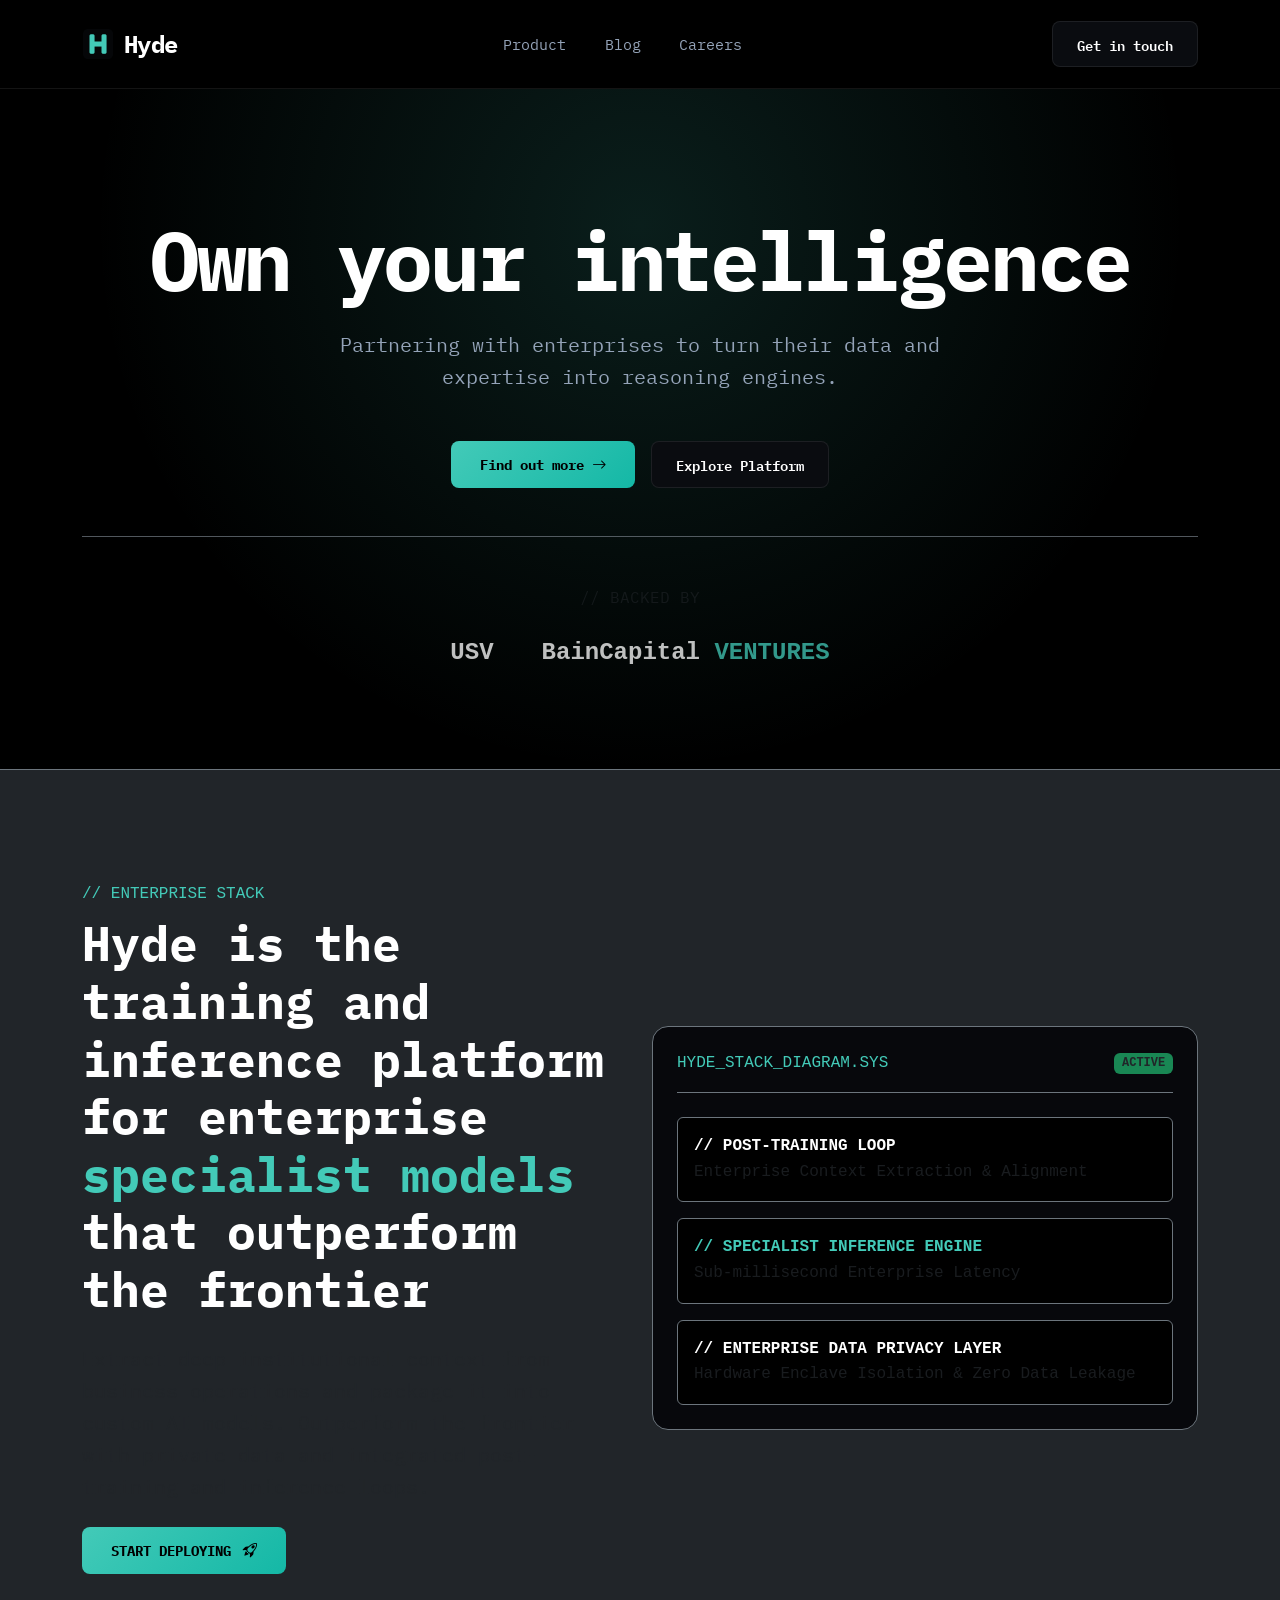
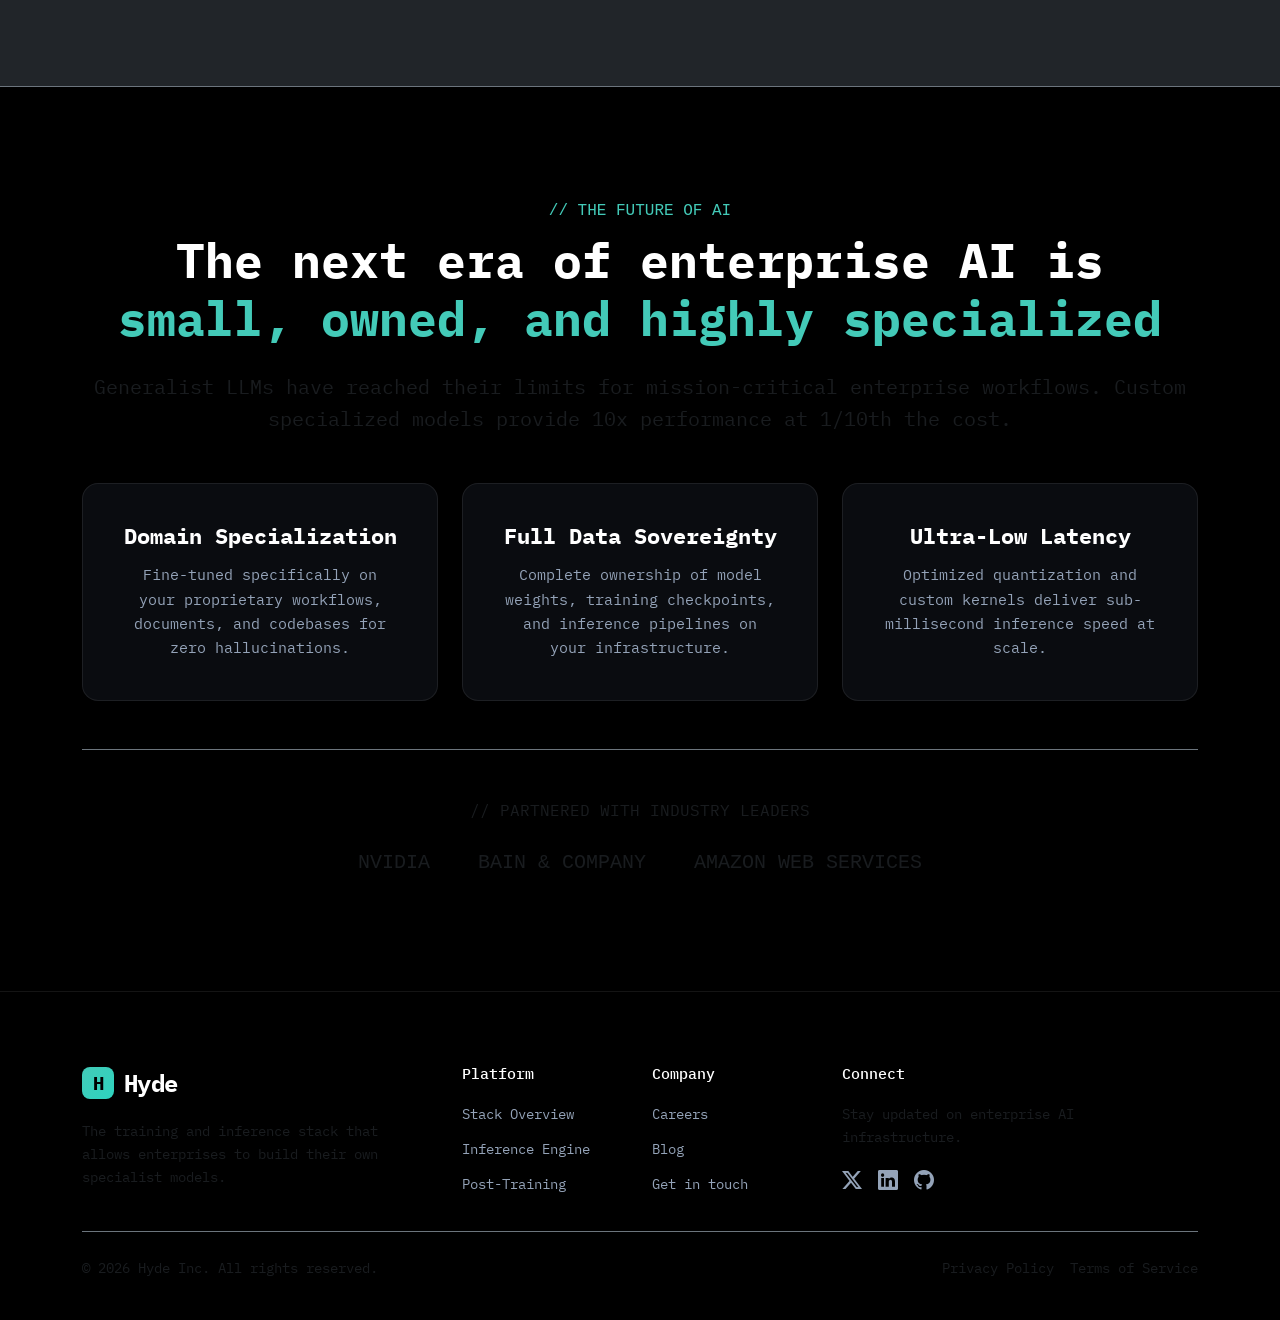
==== index.html @ 52929ae0 "Initial commit of Hyde Enterprise AI Training & Inference Platform clone" ====
<!DOCTYPE html>
<html lang="en">

<head>
    <meta charset="UTF-8">
    <meta name="viewport" content="width=device-width, initial-scale=1.0">
    <title>Hyde | Training &amp; Inference Platform for Enterprise Specialist Models</title>
    <meta name="description" content="Hyde is the training and inference stack that allows enterprises to build their own specialist models that outperform the frontier.">

    <!-- Favicon -->
    <link rel="icon" type="image/x-icon" href="favicon.ico">
    <link rel="shortcut icon" type="image/x-icon" href="favicon.ico">
    <link rel="icon" type="image/png" sizes="32x32" href="favicon.png">
    <link rel="apple-touch-icon" href="logo.png">

    <!-- Fonts & Icons -->
    <link rel="preconnect" href="https://fonts.googleapis.com">
    <link rel="preconnect" href="https://fonts.gstatic.com" crossorigin>
    <link href="https://fonts.googleapis.com/css2?family=IBM+Plex+Mono:wght@300;400;500;600;700&family=Plus+Jakarta+Sans:wght@400;500;600;700;800&display=swap" rel="stylesheet">
    <link href="https://cdn.jsdelivr.net/npm/bootstrap@5.3.0/dist/css/bootstrap.min.css" rel="stylesheet">
    <link rel="stylesheet" href="https://cdn.jsdelivr.net/npm/bootstrap-icons@1.11.3/font/bootstrap-icons.min.css">
    
    <!-- Custom CSS -->
    <link rel="stylesheet" href="styles.css">
</head>

<body>
    <!-- ASCII Preloader Waves Component -->
    <div class="loader_component" id="loaderComponent">
        <pre id="ao" class="loader_waves"></pre>
        <div class="loader_text">
            <div>
                <span>agent.train(</span>
                <span style="color: #ffffff;">data=enterprise,</span>
                <span style="color: #43cab8;"> env=hyde)</span>
            </div>
        </div>
    </div>

    <!-- Navigation Bar -->
    <nav class="navbar navbar-expand-lg">
        <div class="container">
            <a class="navbar-brand" href="index.html">
                <img src="logo.png" alt="Hyde Logo" style="height: 32px; width: 32px; border-radius: 8px; object-fit: cover;">
                <span>Hyde</span>
            </a>
            <button class="navbar-toggler navbar-dark" type="button" data-bs-toggle="collapse" data-bs-target="#navbarMain">
                <span class="navbar-toggler-icon"></span>
            </button>
            <div class="collapse navbar-collapse" id="navbarMain">
                <ul class="navbar-nav mx-auto">
                    <li class="nav-item">
                        <a class="nav-link btn-scramble" href="#product">Product</a>
                    </li>
                    <li class="nav-item">
                        <a class="nav-link btn-scramble" href="#blog">Blog</a>
                    </li>
                    <li class="nav-item">
                        <a class="nav-link btn-scramble" href="#careers">Careers</a>
                    </li>
                </ul>
                <div class="d-flex align-items-center gap-3">
                    <button class="btn-hyde btn-scramble" data-bs-toggle="modal" data-bs-target="#touchModal">
                        Get in touch
                    </button>
                </div>
            </div>
        </div>
    </nav>

    <!-- Hero Section -->
    <section class="hero-section text-center">
        <div class="container">
            <h1 class="hero-title mb-4">Own your intelligence</h1>
            <p class="hero-lead mb-5">
                Partnering with enterprises to turn their data and expertise into reasoning engines.
            </p>
            <div class="d-flex justify-content-center gap-3 mb-5">
                <button class="btn-hyde-primary btn-scramble" data-bs-toggle="modal" data-bs-target="#touchModal">
                    Find out more <i class="bi bi-arrow-right"></i>
                </button>
                <a href="#platform" class="btn-hyde btn-scramble">
                    Explore Platform
                </a>
            </div>

            <!-- Backed By Section -->
            <div class="pt-5 border-top border-secondary opacity-75">
                <div class="text-muted fs-6 mb-4">// BACKED BY</div>
                <div class="d-flex justify-content-center align-items-center gap-5 flex-wrap">
                    <div class="text-white fw-bold fs-4 font-monospace">USV</div>
                    <div class="text-white fw-bold fs-4 font-monospace">BainCapital <span class="text-teal" style="color: #43cab8;">VENTURES</span></div>
                </div>
            </div>
        </div>
    </section>

    <!-- Hyde Platform Stack Section -->
    <section class="section-padding border-top border-bottom border-secondary bg-dark" id="platform">
        <div class="container">
            <div class="row align-items-center gy-5">
                <div class="col-lg-6">
                    <span class="text-teal font-monospace fs-6 uppercase mb-2 d-block" style="color: #43cab8;">// ENTERPRISE STACK</span>
                    <h2 class="display-5 fw-bold text-white mb-4">
                        Hyde is the training and inference platform for enterprise <span style="color: #43cab8;">specialist models</span> that outperform the frontier
                    </h2>
                    <p class="text-muted fs-5 mb-4">
                        Extract deep institutional context from business operations and package it into custom AI models. Outperform the frontier with private data and integrated post-training and inference loops.
                    </p>
                    <button class="btn-hyde-primary btn-scramble" data-bs-toggle="modal" data-bs-target="#touchModal">
                        START DEPLOYING <i class="bi bi-rocket-takeoff ms-1"></i>
                    </button>
                </div>

                <div class="col-lg-6">
                    <!-- High-tech Diagram Visual -->
                    <div class="p-4 rounded-4 border border-secondary text-start font-monospace fs-6" style="background-color: #07080c;">
                        <div class="d-flex align-items-center justify-content-between pb-3 mb-4 border-bottom border-secondary">
                            <span class="text-teal" style="color: #43cab8;">HYDE_STACK_DIAGRAM.SYS</span>
                            <span class="badge bg-success text-dark">ACTIVE</span>
                        </div>

                        <div class="p-3 mb-3 rounded bg-black border border-secondary">
                            <div class="text-white fw-bold">// POST-TRAINING LOOP</div>
                            <div class="text-muted fs-6">Enterprise Context Extraction &amp; Alignment</div>
                        </div>

                        <div class="p-3 mb-3 rounded bg-black border border-secondary">
                            <div class="text-teal fw-bold" style="color: #43cab8;">// SPECIALIST INFERENCE ENGINE</div>
                            <div class="text-muted fs-6">Sub-millisecond Enterprise Latency</div>
                        </div>

                        <div class="p-3 rounded bg-black border border-secondary">
                            <div class="text-white fw-bold">// ENTERPRISE DATA PRIVACY LAYER</div>
                            <div class="text-muted fs-6">Hardware Enclave Isolation &amp; Zero Data Leakage</div>
                        </div>
                    </div>
                </div>
            </div>
        </div>
    </section>

    <!-- Next Era Section -->
    <section class="section-padding" id="product">
        <div class="container text-center">
            <span class="text-teal font-monospace fs-6 uppercase mb-2 d-block" style="color: #43cab8;">// THE FUTURE OF AI</span>
            <h2 class="display-5 fw-bold text-white mb-4 max-w-800 mx-auto">
                The next era of enterprise AI is <span style="color: #43cab8;">small, owned, and highly specialized</span>
            </h2>
            <p class="text-muted fs-5 max-w-600 mx-auto mb-5">
                Generalist LLMs have reached their limits for mission-critical enterprise workflows. Custom specialized models provide 10x performance at 1/10th the cost.
            </p>

            <div class="row g-4 mb-5">
                <div class="col-lg-4 col-md-6">
                    <div class="hyde-card">
                        <h3>Domain Specialization</h3>
                        <p>Fine-tuned specifically on your proprietary workflows, documents, and codebases for zero hallucinations.</p>
                    </div>
                </div>
                <div class="col-lg-4 col-md-6">
                    <div class="hyde-card">
                        <h3>Full Data Sovereignty</h3>
                        <p>Complete ownership of model weights, training checkpoints, and inference pipelines on your infrastructure.</p>
                    </div>
                </div>
                <div class="col-lg-4 col-md-6">
                    <div class="hyde-card">
                        <h3>Ultra-Low Latency</h3>
                        <p>Optimized quantization and custom kernels deliver sub-millisecond inference speed at scale.</p>
                    </div>
                </div>
            </div>

            <!-- Partner Logos -->
            <div class="pt-5 border-top border-secondary">
                <div class="text-muted fs-6 mb-4">// PARTNERED WITH INDUSTRY LEADERS</div>
                <div class="d-flex justify-content-center align-items-center gap-5 flex-wrap font-monospace text-muted fs-5">
                    <div>NVIDIA</div>
                    <div>BAIN &amp; COMPANY</div>
                    <div>AMAZON WEB SERVICES</div>
                </div>
            </div>
        </div>
    </section>

    <!-- Footer -->
    <footer>
        <div class="container">
            <div class="row g-4 mb-4">
                <div class="col-lg-4">
                    <a class="navbar-brand text-white mb-3" href="index.html">
                        <span class="logo-symbol">H</span>
                        <span>Hyde</span>
                    </a>
                    <p class="text-muted pe-lg-4">
                        The training and inference stack that allows enterprises to build their own specialist models.
                    </p>
                </div>
                <div class="col-6 col-lg-2">
                    <h5>Platform</h5>
                    <ul>
                        <li><a href="#platform">Stack Overview</a></li>
                        <li><a href="#product">Inference Engine</a></li>
                        <li><a href="#product">Post-Training</a></li>
                    </ul>
                </div>
                <div class="col-6 col-lg-2">
                    <h5>Company</h5>
                    <ul>
                        <li><a href="#careers">Careers</a></li>
                        <li><a href="#blog">Blog</a></li>
                        <li><a href="#" data-bs-toggle="modal" data-bs-target="#touchModal">Get in touch</a></li>
                    </ul>
                </div>
                <div class="col-lg-4">
                    <h5>Connect</h5>
                    <p class="text-muted">Stay updated on enterprise AI infrastructure.</p>
                    <div class="d-flex gap-3 fs-5">
                        <a href="https://x.com/Buildwith_Hyde" target="_blank" title="Twitter/X @Buildwith_Hyde"><i class="bi bi-twitter-x"></i></a>
                        <a href="https://linkedin.com" target="_blank" title="LinkedIn"><i class="bi bi-linkedin"></i></a>
                        <a href="https://github.com" target="_blank" title="GitHub"><i class="bi bi-github"></i></a>
                    </div>
                </div>
            </div>

            <div class="border-top border-secondary pt-4 d-flex flex-column flex-md-row justify-content-between align-items-center gap-3">
                <p class="mb-0 text-muted">&copy; 2026 Hyde Inc. All rights reserved.</p>
                <div class="d-flex gap-3">
                    <a href="#" class="text-muted">Privacy Policy</a>
                    <a href="#" class="text-muted">Terms of Service</a>
                </div>
            </div>
        </div>
    </footer>

    <!-- Get in Touch Modal Drawer -->
    <div class="modal fade" id="touchModal" tabindex="-1" aria-hidden="true">
        <div class="modal-dialog modal-dialog-centered">
            <div class="modal-content p-2">
                <div class="modal-header border-bottom border-secondary">
                    <h5 class="modal-title fw-bold text-white"><i class="bi bi-terminal text-teal me-2" style="color: #43cab8;"></i> Get in Touch with Hyde</h5>
                    <button type="button" class="btn-close btn-close-white" data-bs-dismiss="modal" aria-label="Close"></button>
                </div>
                <div class="modal-body p-4">
                    <form onsubmit="event.preventDefault(); alert('Inquiry received! The Hyde enterprise team will contact you shortly.'); bootstrap.Modal.getInstance(document.getElementById('touchModal')).hide();">
                        <div class="mb-3">
                            <label class="form-label text-muted fs-6">Full Name</label>
                            <input type="text" class="form-control" placeholder="Jane Doe" required>
                        </div>
                        <div class="mb-3">
                            <label class="form-label text-muted fs-6">Work Email</label>
                            <input type="email" class="form-control" placeholder="jane@enterprise.com" required>
                        </div>
                        <div class="mb-3">
                            <label class="form-label text-muted fs-6">Use Case / Focus Area</label>
                            <select class="form-select">
                                <option selected>Specialist Model Training</option>
                                <option>High-Throughput Inference</option>
                                <option>Private Data Post-Training</option>
                                <option>Enterprise AI Partnership</option>
                            </select>
                        </div>
                        <button type="submit" class="btn-hyde-primary w-100 py-3 mt-2 justify-content-center">
                            Submit Enterprise Request <i class="bi bi-send ms-1"></i>
                        </button>
                    </form>
                </div>
            </div>
        </div>
    </div>

    <!-- Bootstrap JS & Custom JS -->
    <script src="https://cdn.jsdelivr.net/npm/bootstrap@5.3.0/dist/js/bootstrap.bundle.min.js"></script>
    <script src="scripts.js"></script>
</body>
</html>
---- styles.css ----
/*
 * Hyde (hyde.ai) — Enterprise AI Training & Inference Stack Design System
 */

:root {
    --bg-black: #000000;
    --bg-dark: #050608;
    --bg-surface: #0a0c10;
    --bg-card: rgba(15, 18, 24, 0.7);
    
    --accent-teal: #43cab8;
    --accent-teal-glow: rgba(67, 202, 184, 0.25);
    --accent-blue: #3b82f6;
    
    --text-white: #ffffff;
    --text-muted: #94a3b8;
    --text-sub: #64748b;

    --border-color: rgba(255, 255, 255, 0.08);
    --border-glow: rgba(67, 202, 184, 0.3);

    --radius-sm: 8px;
    --radius-md: 16px;
    --radius-pill: 100px;

    --font-mono: 'IBM Plex Mono', monospace;
    --font-sans: 'Plus Jakarta Sans', -apple-system, BlinkMacSystemFont, sans-serif;

    --transition: all 0.3s cubic-bezier(0.16, 1, 0.3, 1);
}

*, *::before, *::after {
    box-sizing: border-box;
    margin: 0;
    padding: 0;
}

body {
    background-color: var(--bg-black);
    color: var(--text-white);
    font-family: var(--font-mono);
    line-height: 1.6;
    overflow-x: hidden;
    -webkit-font-smoothing: antialiased;
}

/* Scrollbar */
::-webkit-scrollbar {
    width: 6px;
}
::-webkit-scrollbar-track {
    background: var(--bg-black);
}
::-webkit-scrollbar-thumb {
    background: #1e293b;
    border-radius: 3px;
}
::-webkit-scrollbar-thumb:hover {
    background: var(--accent-teal);
}

/* Preloader Component */
.loader_component {
    position: fixed;
    top: 0;
    left: 0;
    width: 100vw;
    height: 100vh;
    background-color: #000000;
    z-index: 99999;
    display: flex;
    flex-direction: column;
    align-items: center;
    justify-content: center;
    overflow: hidden;
    transition: opacity 0.6s ease, visibility 0.6s ease;
}

.loader_waves {
    font-family: var(--font-mono);
    font-size: 13px;
    line-height: 1.15;
    white-space: pre;
    color: var(--accent-teal);
    user-select: none;
    opacity: 0.85;
}

.loader_text {
    position: absolute;
    bottom: 12%;
    left: 50%;
    transform: translateX(-50%);
    font-family: var(--font-mono);
    font-size: 1rem;
    color: var(--accent-teal);
    background: rgba(0, 0, 0, 0.8);
    padding: 0.8rem 1.5rem;
    border: 1px solid var(--border-glow);
    border-radius: 8px;
    box-shadow: 0 0 30px var(--accent-teal-glow);
}

/* Navbar */
.navbar {
    background-color: rgba(0, 0, 0, 0.85);
    backdrop-filter: blur(24px);
    -webkit-backdrop-filter: blur(24px);
    border-bottom: 1px solid var(--border-color);
    padding: 1.25rem 0;
    position: sticky;
    top: 0;
    z-index: 1000;
}

.navbar-brand {
    font-family: var(--font-mono);
    font-weight: 700;
    font-size: 1.5rem;
    color: #ffffff !important;
    letter-spacing: -0.02em;
    display: flex;
    align-items: center;
    gap: 0.6rem;
    text-decoration: none;
}

.navbar-brand .logo-symbol {
    width: 32px;
    height: 32px;
    background: linear-gradient(135deg, var(--accent-teal) 0%, #2dd4bf 100%);
    border-radius: 8px;
    display: inline-flex;
    align-items: center;
    justify-content: center;
    color: #000000;
    font-weight: 900;
    font-size: 1.2rem;
}

.nav-link {
    font-family: var(--font-mono);
    font-size: 0.95rem;
    color: var(--text-muted) !important;
    padding: 0.5rem 1.2rem !important;
    transition: var(--transition);
    cursor: pointer;
}

.nav-link:hover {
    color: #ffffff !important;
}

.btn-hyde {
    background: var(--bg-surface);
    border: 1px solid var(--border-color);
    color: #ffffff !important;
    font-family: var(--font-mono);
    font-weight: 600;
    font-size: 0.9rem;
    padding: 0.65rem 1.5rem;
    border-radius: var(--radius-sm);
    transition: var(--transition);
    text-decoration: none;
    display: inline-flex;
    align-items: center;
    gap: 0.4rem;
    cursor: pointer;
}

.btn-hyde:hover {
    background: rgba(255, 255, 255, 0.08);
    border-color: var(--accent-teal);
    color: #ffffff !important;
    box-shadow: 0 0 25px var(--accent-teal-glow);
}

.btn-hyde-primary {
    background: linear-gradient(135deg, var(--accent-teal) 0%, #14b8a6 100%);
    color: #000000 !important;
    font-family: var(--font-mono);
    font-weight: 700;
    font-size: 0.9rem;
    padding: 0.75rem 1.8rem;
    border-radius: var(--radius-sm);
    border: none;
    transition: var(--transition);
    text-decoration: none;
    display: inline-flex;
    align-items: center;
    gap: 0.5rem;
    cursor: pointer;
}

.btn-hyde-primary:hover {
    background: linear-gradient(135deg, #2dd4bf 0%, #0d9488 100%);
    box-shadow: 0 0 35px var(--accent-teal-glow);
    transform: translateY(-2px);
}

/* Hero Section */
.hero-section {
    padding: 8rem 0 6rem;
    position: relative;
    background: radial-gradient(circle at 50% 20%, rgba(67, 202, 184, 0.15) 0%, transparent 65%);
}

.hero-title {
    font-family: var(--font-mono);
    font-size: clamp(3rem, 6.5vw, 5.5rem);
    font-weight: 700;
    letter-spacing: -0.04em;
    line-height: 1.05;
    color: #ffffff;
}

.hero-lead {
    font-family: var(--font-mono);
    font-size: 1.25rem;
    color: var(--text-muted);
    max-width: 680px;
    margin: 0 auto;
}

/* Partners / Investor Logos */
.partner-logo {
    height: 32px;
    opacity: 0.6;
    filter: brightness(0) invert(1);
    transition: var(--transition);
}

.partner-logo:hover {
    opacity: 1;
}

/* Cards & Grid Containers */
.section-padding {
    padding: 7rem 0;
}

.hyde-card {
    background: var(--bg-card);
    border: 1px solid var(--border-color);
    border-radius: var(--radius-md);
    padding: 2.5rem;
    height: 100%;
    transition: var(--transition);
}

.hyde-card:hover {
    border-color: var(--border-glow);
    box-shadow: 0 15px 40px rgba(67, 202, 184, 0.12);
    transform: translateY(-4px);
}

.hyde-card h3 {
    font-family: var(--font-mono);
    font-size: 1.35rem;
    font-weight: 700;
    color: #ffffff;
    margin-bottom: 0.75rem;
}

.hyde-card p {
    color: var(--text-muted);
    font-size: 0.95rem;
    margin: 0;
}

/* Modal Drawer */
.modal-content {
    background-color: var(--bg-surface);
    border: 1px solid var(--border-color);
    border-radius: var(--radius-md);
    color: var(--text-white);
    font-family: var(--font-mono);
}

.form-control, .form-select {
    background-color: #000000 !important;
    border: 1px solid var(--border-color) !important;
    color: #ffffff !important;
    font-family: var(--font-mono);
    padding: 0.75rem 1rem;
    border-radius: var(--radius-sm);
}

.form-control:focus, .form-select:focus {
    border-color: var(--accent-teal) !important;
    box-shadow: 0 0 15px var(--accent-teal-glow) !important;
}

/* Footer */
footer {
    background-color: #000000;
    border-top: 1px solid var(--border-color);
    padding: 4.5rem 0 2.5rem;
    color: var(--text-sub);
    font-family: var(--font-mono);
    font-size: 0.9rem;
}

footer h5 {
    color: #ffffff;
    font-size: 0.95rem;
    margin-bottom: 1.25rem;
}

footer a {
    color: var(--text-muted);
    text-decoration: none;
    transition: var(--transition);
}

footer a:hover {
    color: var(--accent-teal);
}

footer ul {
    list-style: none;
    padding: 0;
    margin: 0;
}

footer ul li {
    margin-bottom: 0.75rem;
}
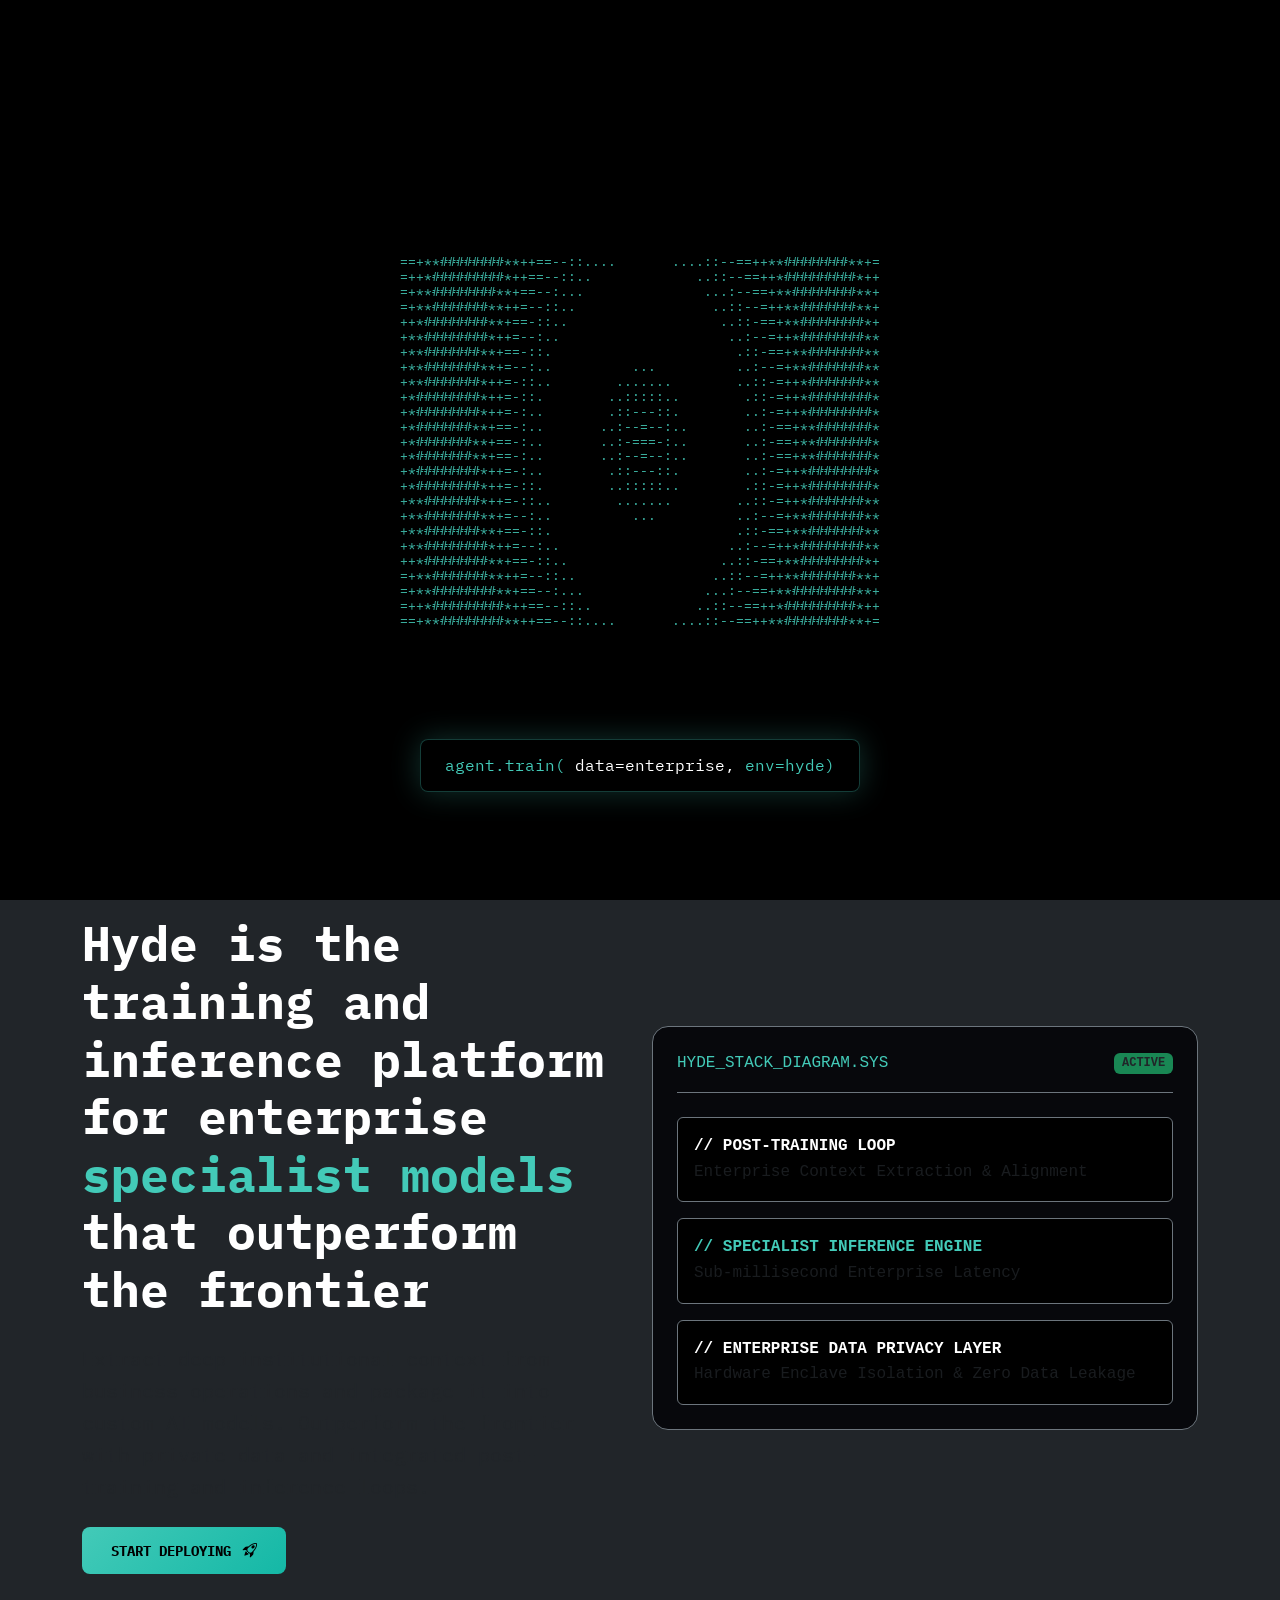
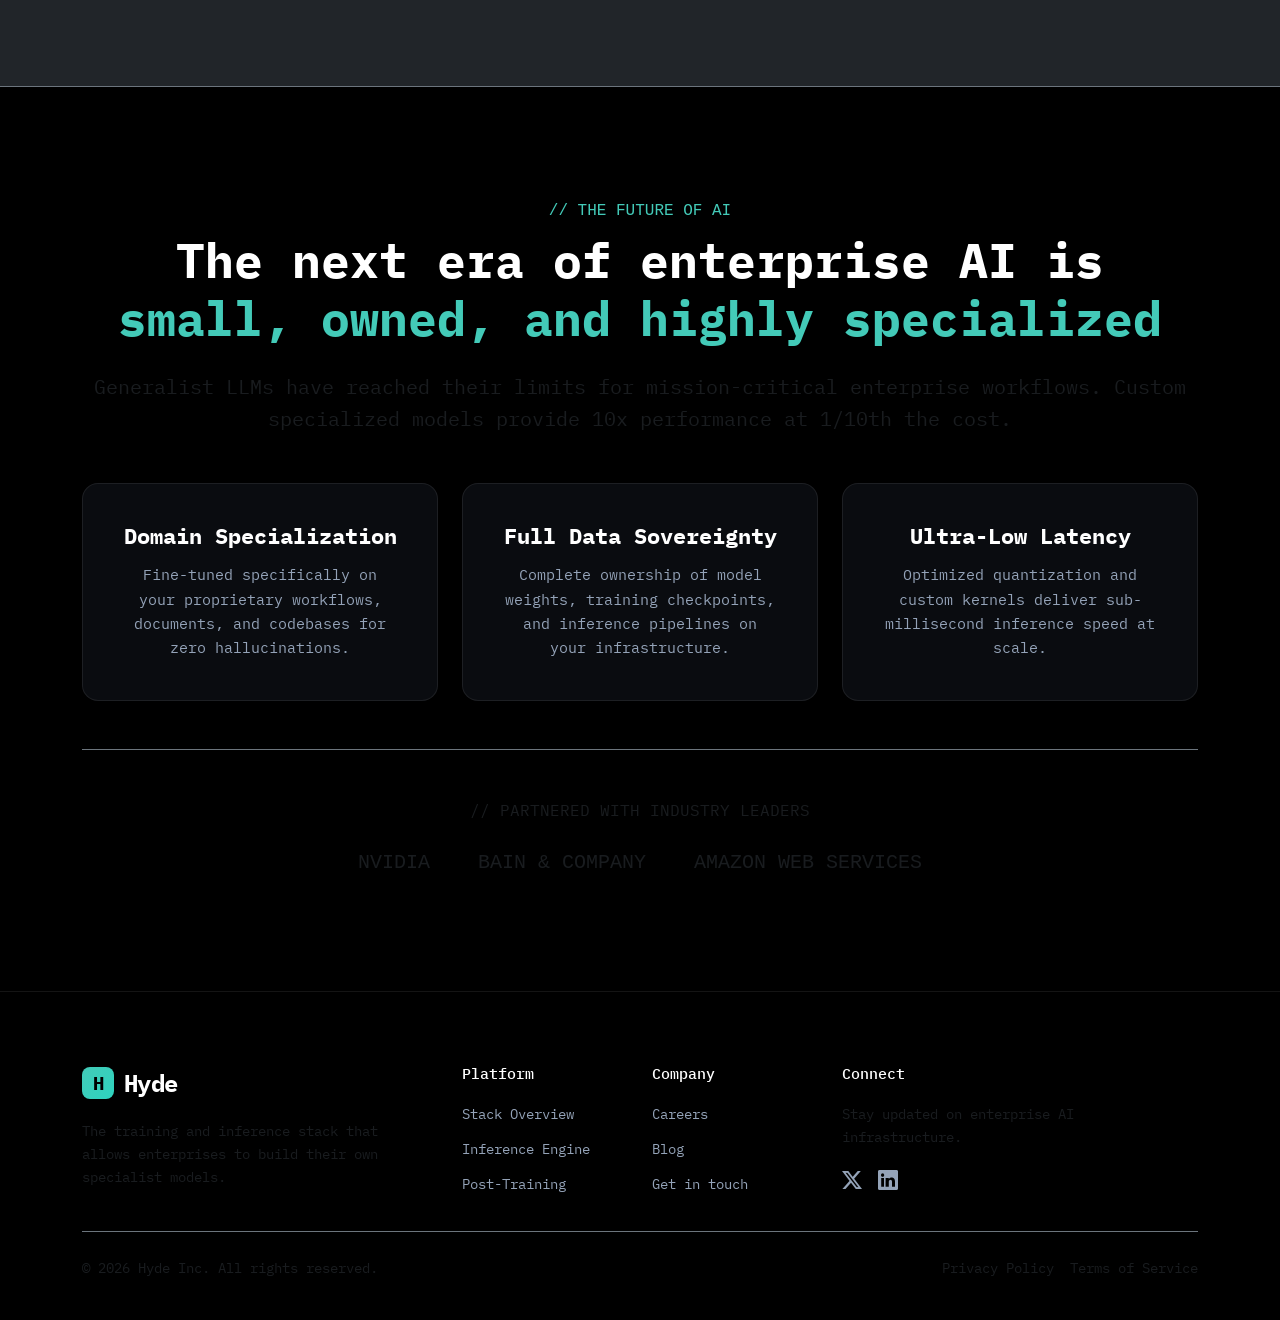
==== commit d3af4f92: "Remove GitHub link from footer and retain @Buildwith_Hyde X link" ====
--- a/index.html
+++ b/index.html
@@ -219,7 +219,6 @@
                     <div class="d-flex gap-3 fs-5">
                         <a href="https://x.com/Buildwith_Hyde" target="_blank" title="Twitter/X @Buildwith_Hyde"><i class="bi bi-twitter-x"></i></a>
                         <a href="https://linkedin.com" target="_blank" title="LinkedIn"><i class="bi bi-linkedin"></i></a>
-                        <a href="https://github.com" target="_blank" title="GitHub"><i class="bi bi-github"></i></a>
                     </div>
                 </div>
             </div>
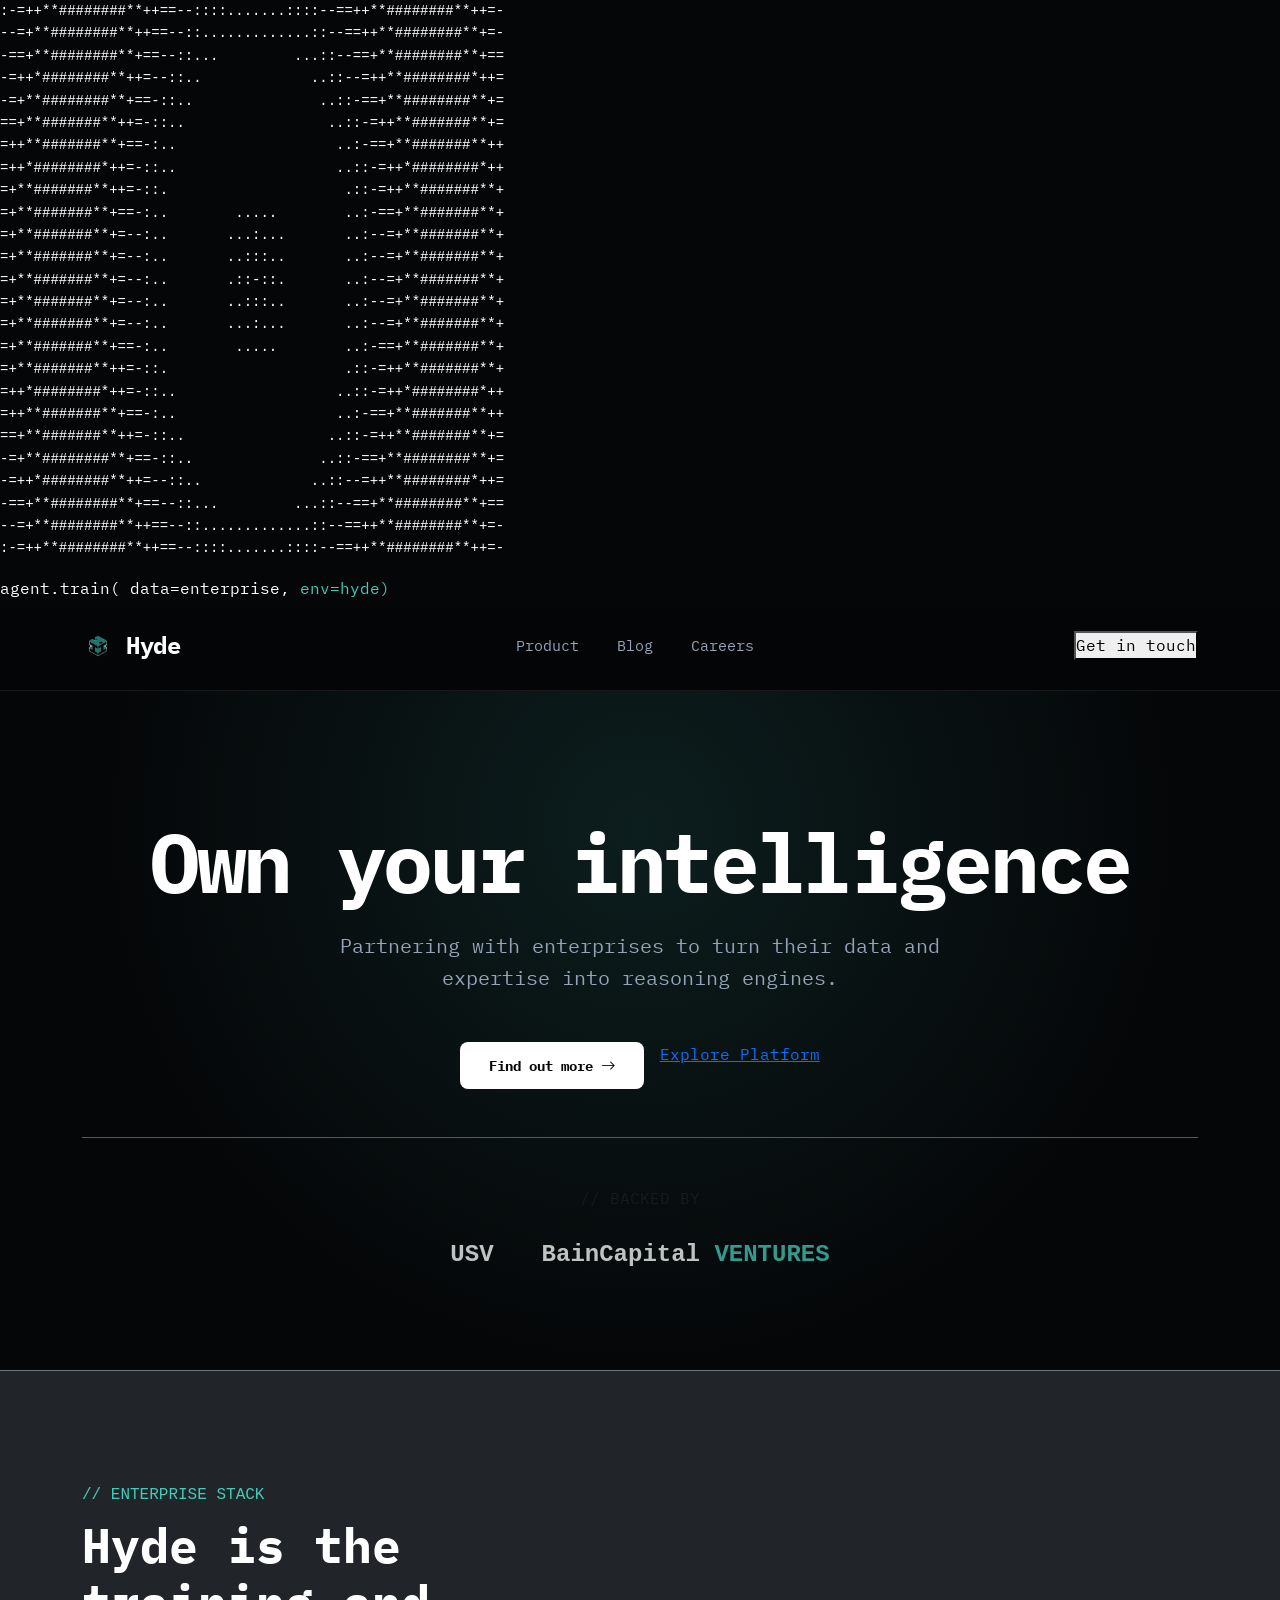
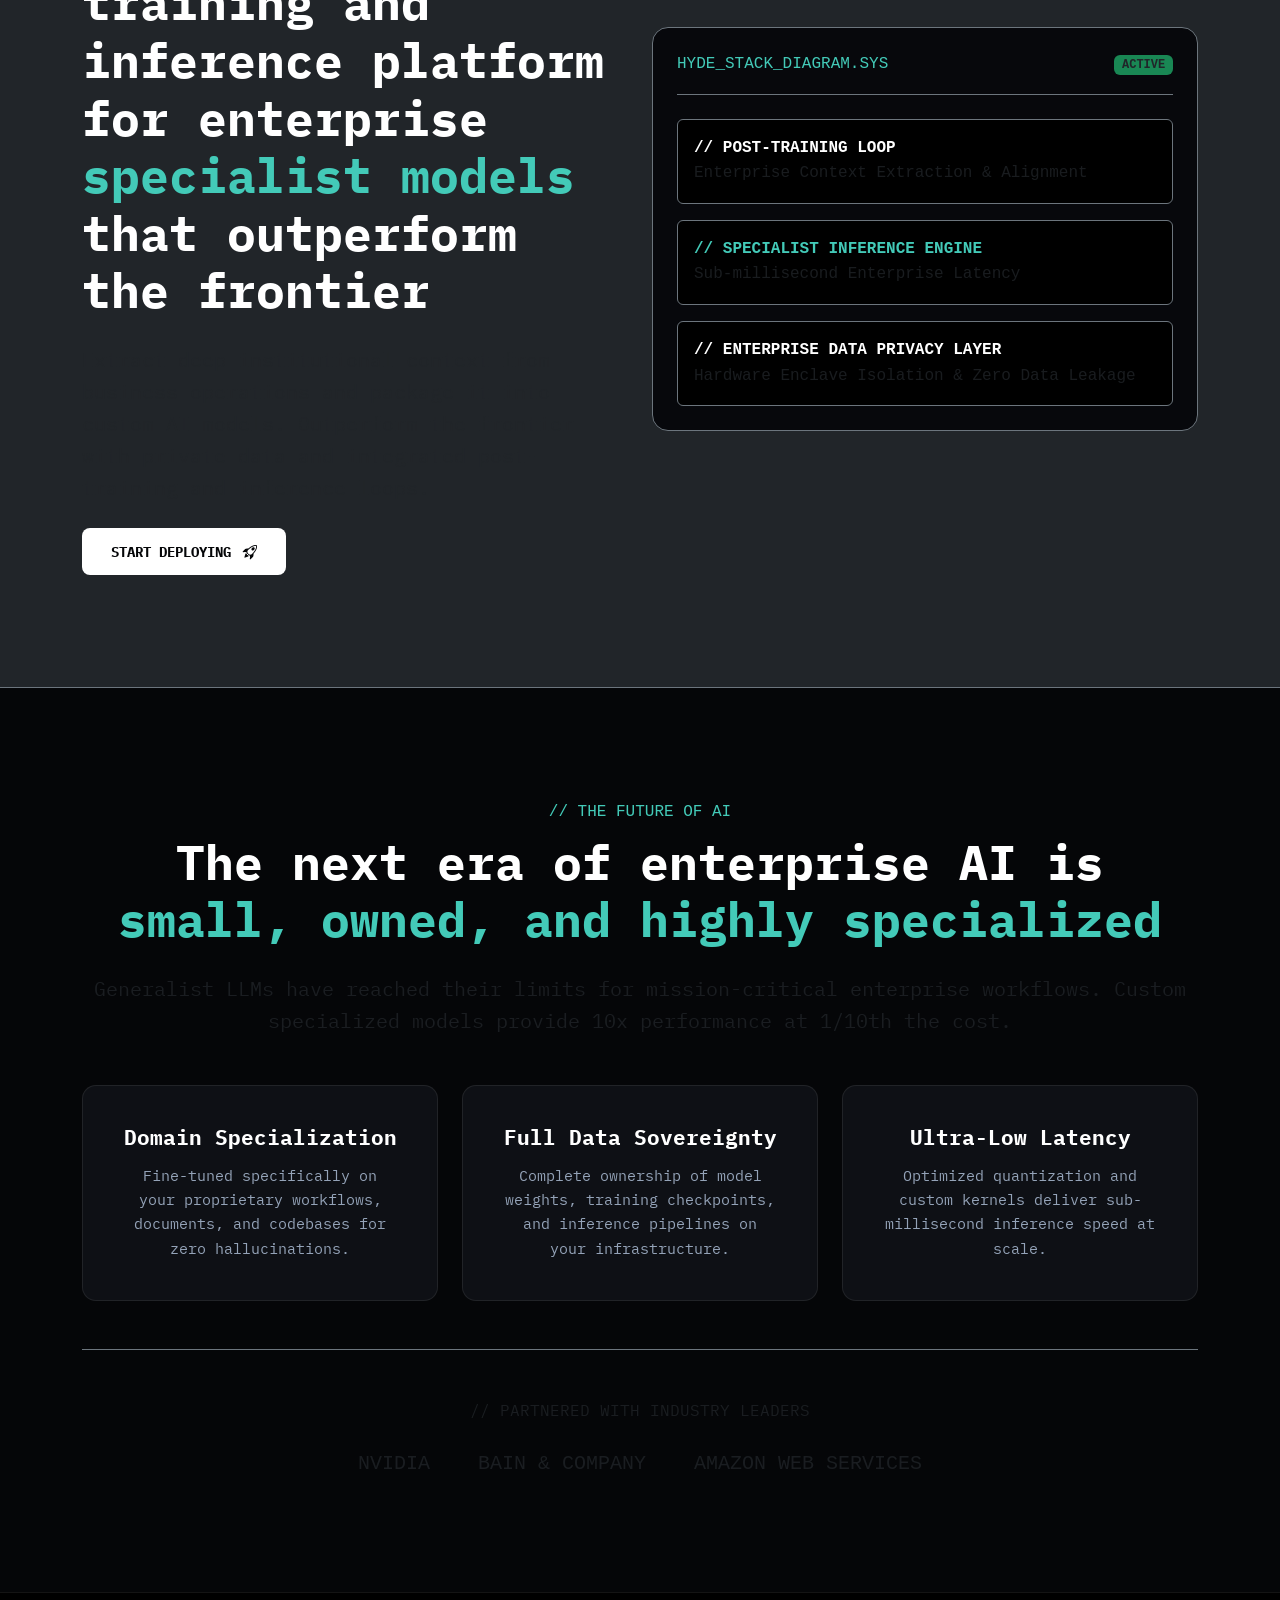
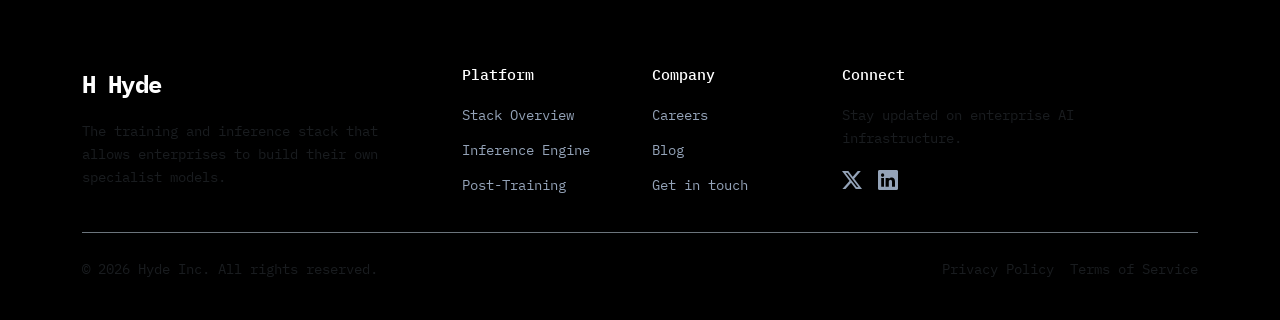
==== commit 6b25f45a: "Add full multipage setup (product.html, blog.html, careers.html) and exact hyde.ai mint charcoal col" ====
--- a/index.html
+++ b/index.html
@@ -50,13 +50,13 @@
             <div class="collapse navbar-collapse" id="navbarMain">
                 <ul class="navbar-nav mx-auto">
                     <li class="nav-item">
-                        <a class="nav-link btn-scramble" href="#product">Product</a>
+                        <a class="nav-link btn-scramble" href="product.html">Product</a>
                     </li>
                     <li class="nav-item">
-                        <a class="nav-link btn-scramble" href="#blog">Blog</a>
+                        <a class="nav-link btn-scramble" href="blog.html">Blog</a>
                     </li>
                     <li class="nav-item">
-                        <a class="nav-link btn-scramble" href="#careers">Careers</a>
+                        <a class="nav-link btn-scramble" href="careers.html">Careers</a>
                     </li>
                 </ul>
                 <div class="d-flex align-items-center gap-3">
--- a/styles.css
+++ b/styles.css
@@ -1,27 +1,25 @@
 /*
- * Hyde (hyde.ai) — Enterprise AI Training & Inference Stack Design System
+ * Hyde (hyde.ai) — Exact Multipage & Color Scheme Design System
+ * Colors: Deep Charcoal (#090a0d), Mint Cyan (#43cab8), Pale Cream Mint (#d0ece6), Soft White (#ffffff)
  */
 
 :root {
-    --bg-black: #000000;
-    --bg-dark: #050608;
-    --bg-surface: #0a0c10;
-    --bg-card: rgba(15, 18, 24, 0.7);
+    --bg-black: #050608;
+    --bg-dark: #090a0d;
+    --bg-card: #0e1015;
+    --bg-card-border: rgba(255, 255, 255, 0.08);
     
-    --accent-teal: #43cab8;
-    --accent-teal-glow: rgba(67, 202, 184, 0.25);
-    --accent-blue: #3b82f6;
-    
+    --accent-mint: #43cab8;
+    --accent-mint-cream: #d0ece6;
+    --accent-mint-light: #e3f8f4;
+    --accent-glow: rgba(67, 202, 184, 0.2);
+
     --text-white: #ffffff;
     --text-muted: #94a3b8;
     --text-sub: #64748b;
 
-    --border-color: rgba(255, 255, 255, 0.08);
-    --border-glow: rgba(67, 202, 184, 0.3);
-
     --radius-sm: 8px;
-    --radius-md: 16px;
-    --radius-pill: 100px;
+    --radius-md: 14px;
 
     --font-mono: 'IBM Plex Mono', monospace;
     --font-sans: 'Plus Jakarta Sans', -apple-system, BlinkMacSystemFont, sans-serif;
@@ -56,57 +54,15 @@
     border-radius: 3px;
 }
 ::-webkit-scrollbar-thumb:hover {
-    background: var(--accent-teal);
-}
-
-/* Preloader Component */
-.loader_component {
-    position: fixed;
-    top: 0;
-    left: 0;
-    width: 100vw;
-    height: 100vh;
-    background-color: #000000;
-    z-index: 99999;
-    display: flex;
-    flex-direction: column;
-    align-items: center;
-    justify-content: center;
-    overflow: hidden;
-    transition: opacity 0.6s ease, visibility 0.6s ease;
-}
-
-.loader_waves {
-    font-family: var(--font-mono);
-    font-size: 13px;
-    line-height: 1.15;
-    white-space: pre;
-    color: var(--accent-teal);
-    user-select: none;
-    opacity: 0.85;
-}
-
-.loader_text {
-    position: absolute;
-    bottom: 12%;
-    left: 50%;
-    transform: translateX(-50%);
-    font-family: var(--font-mono);
-    font-size: 1rem;
-    color: var(--accent-teal);
-    background: rgba(0, 0, 0, 0.8);
-    padding: 0.8rem 1.5rem;
-    border: 1px solid var(--border-glow);
-    border-radius: 8px;
-    box-shadow: 0 0 30px var(--accent-teal-glow);
+    background: var(--accent-mint);
 }
 
 /* Navbar */
 .navbar {
-    background-color: rgba(0, 0, 0, 0.85);
+    background-color: rgba(5, 6, 8, 0.9);
     backdrop-filter: blur(24px);
     -webkit-backdrop-filter: blur(24px);
-    border-bottom: 1px solid var(--border-color);
+    border-bottom: 1px solid var(--bg-card-border);
     padding: 1.25rem 0;
     position: sticky;
     top: 0;
@@ -121,21 +77,14 @@
     letter-spacing: -0.02em;
     display: flex;
     align-items: center;
-    gap: 0.6rem;
-    text-decoration: none;
-}
-
-.navbar-brand .logo-symbol {
+    gap: 0.75rem;
+    text-decoration: none;
+}
+
+.navbar-brand img.logo-img {
+    height: 32px;
     width: 32px;
-    height: 32px;
-    background: linear-gradient(135deg, var(--accent-teal) 0%, #2dd4bf 100%);
-    border-radius: 8px;
-    display: inline-flex;
-    align-items: center;
-    justify-content: center;
-    color: #000000;
-    font-weight: 900;
-    font-size: 1.2rem;
+    object-fit: contain;
 }
 
 .nav-link {
@@ -144,40 +93,17 @@
     color: var(--text-muted) !important;
     padding: 0.5rem 1.2rem !important;
     transition: var(--transition);
-    cursor: pointer;
-}
-
-.nav-link:hover {
-    color: #ffffff !important;
-}
-
-.btn-hyde {
-    background: var(--bg-surface);
-    border: 1px solid var(--border-color);
-    color: #ffffff !important;
-    font-family: var(--font-mono);
-    font-weight: 600;
-    font-size: 0.9rem;
-    padding: 0.65rem 1.5rem;
-    border-radius: var(--radius-sm);
-    transition: var(--transition);
-    text-decoration: none;
-    display: inline-flex;
-    align-items: center;
-    gap: 0.4rem;
-    cursor: pointer;
-}
-
-.btn-hyde:hover {
-    background: rgba(255, 255, 255, 0.08);
-    border-color: var(--accent-teal);
-    color: #ffffff !important;
-    box-shadow: 0 0 25px var(--accent-teal-glow);
-}
-
+    text-decoration: none;
+}
+
+.nav-link:hover, .nav-link.active {
+    color: var(--text-white) !important;
+}
+
+/* Buttons */
 .btn-hyde-primary {
-    background: linear-gradient(135deg, var(--accent-teal) 0%, #14b8a6 100%);
-    color: #000000 !important;
+    background: var(--text-white);
+    color: var(--bg-black) !important;
     font-family: var(--font-mono);
     font-weight: 700;
     font-size: 0.9rem;
@@ -193,16 +119,38 @@
 }
 
 .btn-hyde-primary:hover {
-    background: linear-gradient(135deg, #2dd4bf 0%, #0d9488 100%);
-    box-shadow: 0 0 35px var(--accent-teal-glow);
+    background: var(--accent-mint-cream);
     transform: translateY(-2px);
+    box-shadow: 0 0 30px var(--accent-glow);
+}
+
+.btn-hyde-dark {
+    background: var(--bg-card);
+    border: 1px solid var(--bg-card-border);
+    color: var(--text-white) !important;
+    font-family: var(--font-mono);
+    font-weight: 600;
+    font-size: 0.9rem;
+    padding: 0.75rem 1.8rem;
+    border-radius: var(--radius-sm);
+    transition: var(--transition);
+    text-decoration: none;
+    display: inline-flex;
+    align-items: center;
+    gap: 0.5rem;
+    cursor: pointer;
+}
+
+.btn-hyde-dark:hover {
+    border-color: var(--accent-mint);
+    color: var(--accent-mint) !important;
 }
 
 /* Hero Section */
 .hero-section {
     padding: 8rem 0 6rem;
     position: relative;
-    background: radial-gradient(circle at 50% 20%, rgba(67, 202, 184, 0.15) 0%, transparent 65%);
+    background: radial-gradient(circle at 50% 20%, rgba(67, 202, 184, 0.12) 0%, transparent 65%);
 }
 
 .hero-title {
@@ -211,7 +159,7 @@
     font-weight: 700;
     letter-spacing: -0.04em;
     line-height: 1.05;
-    color: #ffffff;
+    color: var(--text-white);
 }
 
 .hero-lead {
@@ -222,26 +170,14 @@
     margin: 0 auto;
 }
 
-/* Partners / Investor Logos */
-.partner-logo {
-    height: 32px;
-    opacity: 0.6;
-    filter: brightness(0) invert(1);
-    transition: var(--transition);
-}
-
-.partner-logo:hover {
-    opacity: 1;
-}
-
-/* Cards & Grid Containers */
+/* Cards & Layout */
 .section-padding {
     padding: 7rem 0;
 }
 
 .hyde-card {
     background: var(--bg-card);
-    border: 1px solid var(--border-color);
+    border: 1px solid var(--bg-card-border);
     border-radius: var(--radius-md);
     padding: 2.5rem;
     height: 100%;
@@ -249,16 +185,16 @@
 }
 
 .hyde-card:hover {
-    border-color: var(--border-glow);
+    border-color: rgba(67, 202, 184, 0.4);
     box-shadow: 0 15px 40px rgba(67, 202, 184, 0.12);
     transform: translateY(-4px);
 }
 
 .hyde-card h3 {
     font-family: var(--font-mono);
-    font-size: 1.35rem;
-    font-weight: 700;
-    color: #ffffff;
+    font-size: 1.3rem;
+    font-weight: 700;
+    color: var(--text-white);
     margin-bottom: 0.75rem;
 }
 
@@ -270,16 +206,16 @@
 
 /* Modal Drawer */
 .modal-content {
-    background-color: var(--bg-surface);
-    border: 1px solid var(--border-color);
+    background-color: var(--bg-card);
+    border: 1px solid var(--bg-card-border);
     border-radius: var(--radius-md);
     color: var(--text-white);
     font-family: var(--font-mono);
 }
 
 .form-control, .form-select {
-    background-color: #000000 !important;
-    border: 1px solid var(--border-color) !important;
+    background-color: #050608 !important;
+    border: 1px solid var(--bg-card-border) !important;
     color: #ffffff !important;
     font-family: var(--font-mono);
     padding: 0.75rem 1rem;
@@ -287,14 +223,14 @@
 }
 
 .form-control:focus, .form-select:focus {
-    border-color: var(--accent-teal) !important;
-    box-shadow: 0 0 15px var(--accent-teal-glow) !important;
+    border-color: var(--accent-mint) !important;
+    box-shadow: 0 0 15px var(--accent-glow) !important;
 }
 
 /* Footer */
 footer {
     background-color: #000000;
-    border-top: 1px solid var(--border-color);
+    border-top: 1px solid var(--bg-card-border);
     padding: 4.5rem 0 2.5rem;
     color: var(--text-sub);
     font-family: var(--font-mono);
@@ -302,7 +238,7 @@
 }
 
 footer h5 {
-    color: #ffffff;
+    color: var(--text-white);
     font-size: 0.95rem;
     margin-bottom: 1.25rem;
 }
@@ -314,7 +250,7 @@
 }
 
 footer a:hover {
-    color: var(--accent-teal);
+    color: var(--accent-mint);
 }
 
 footer ul {
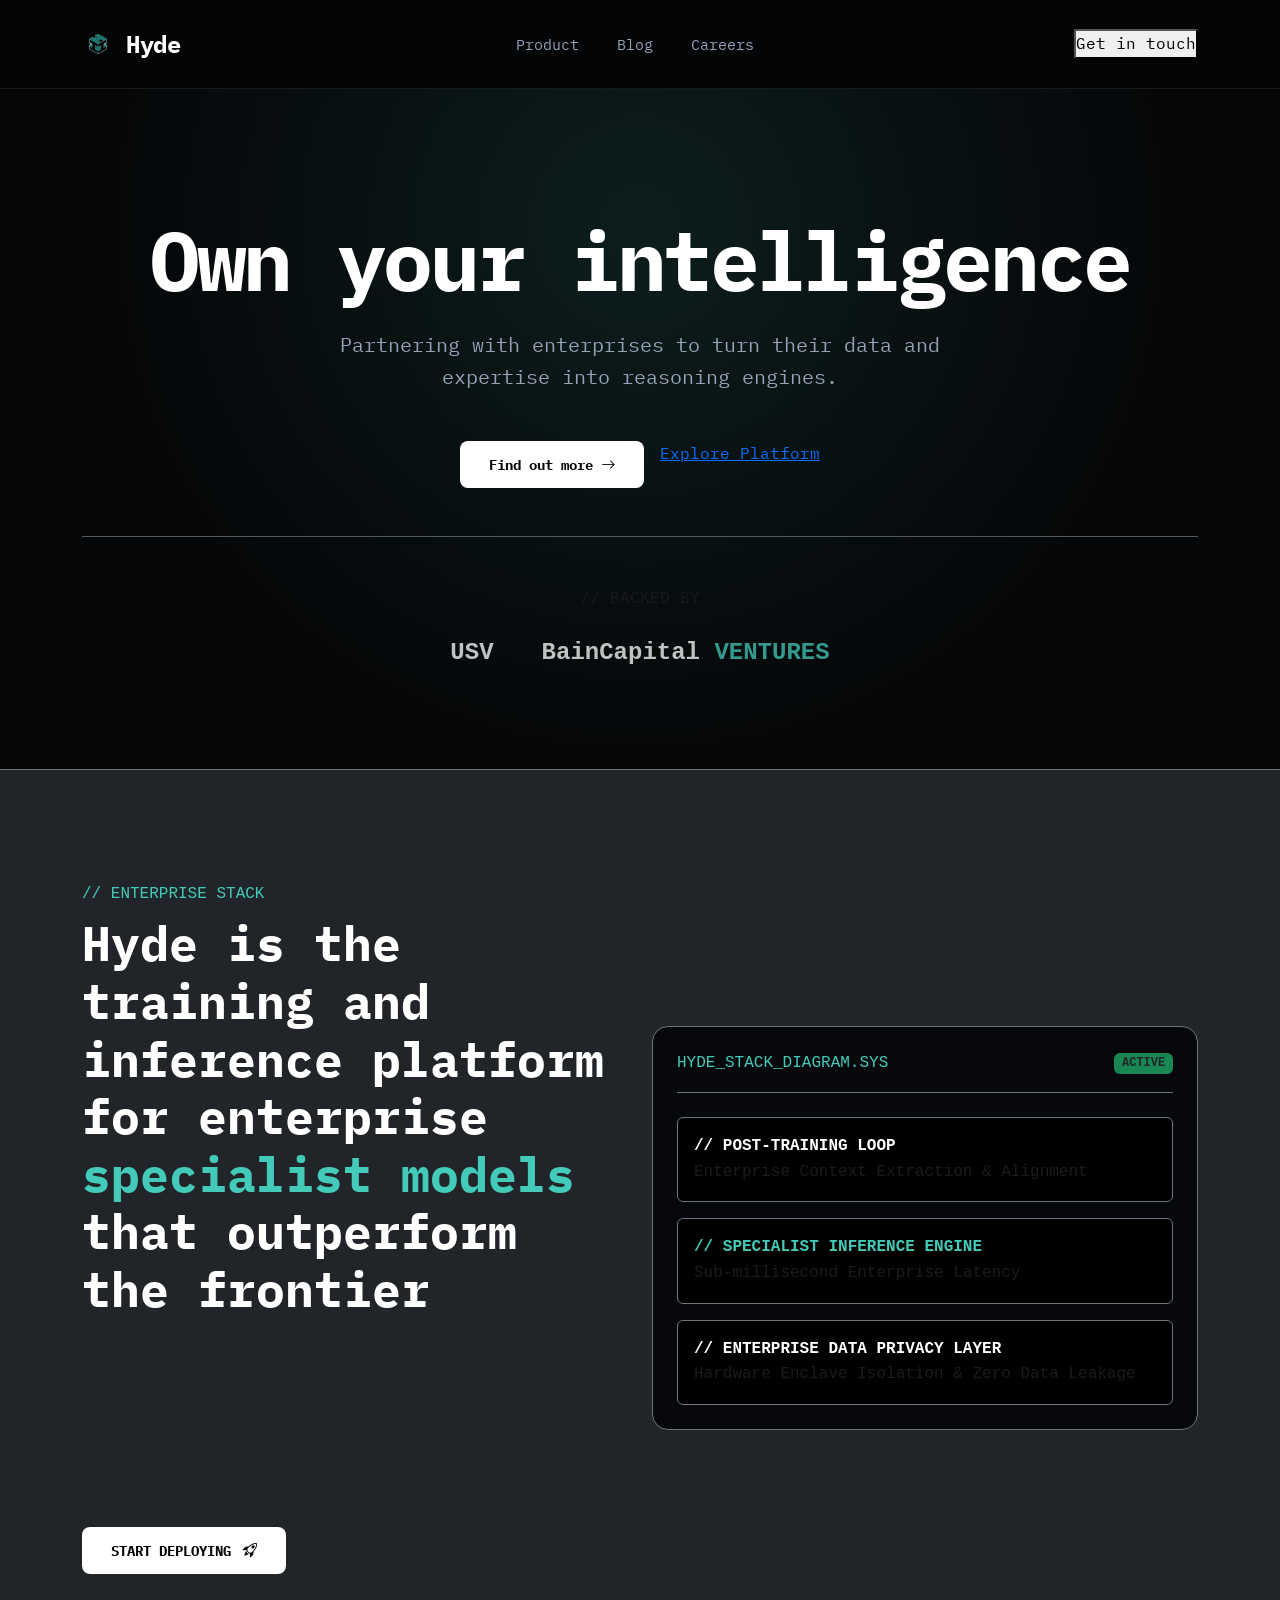
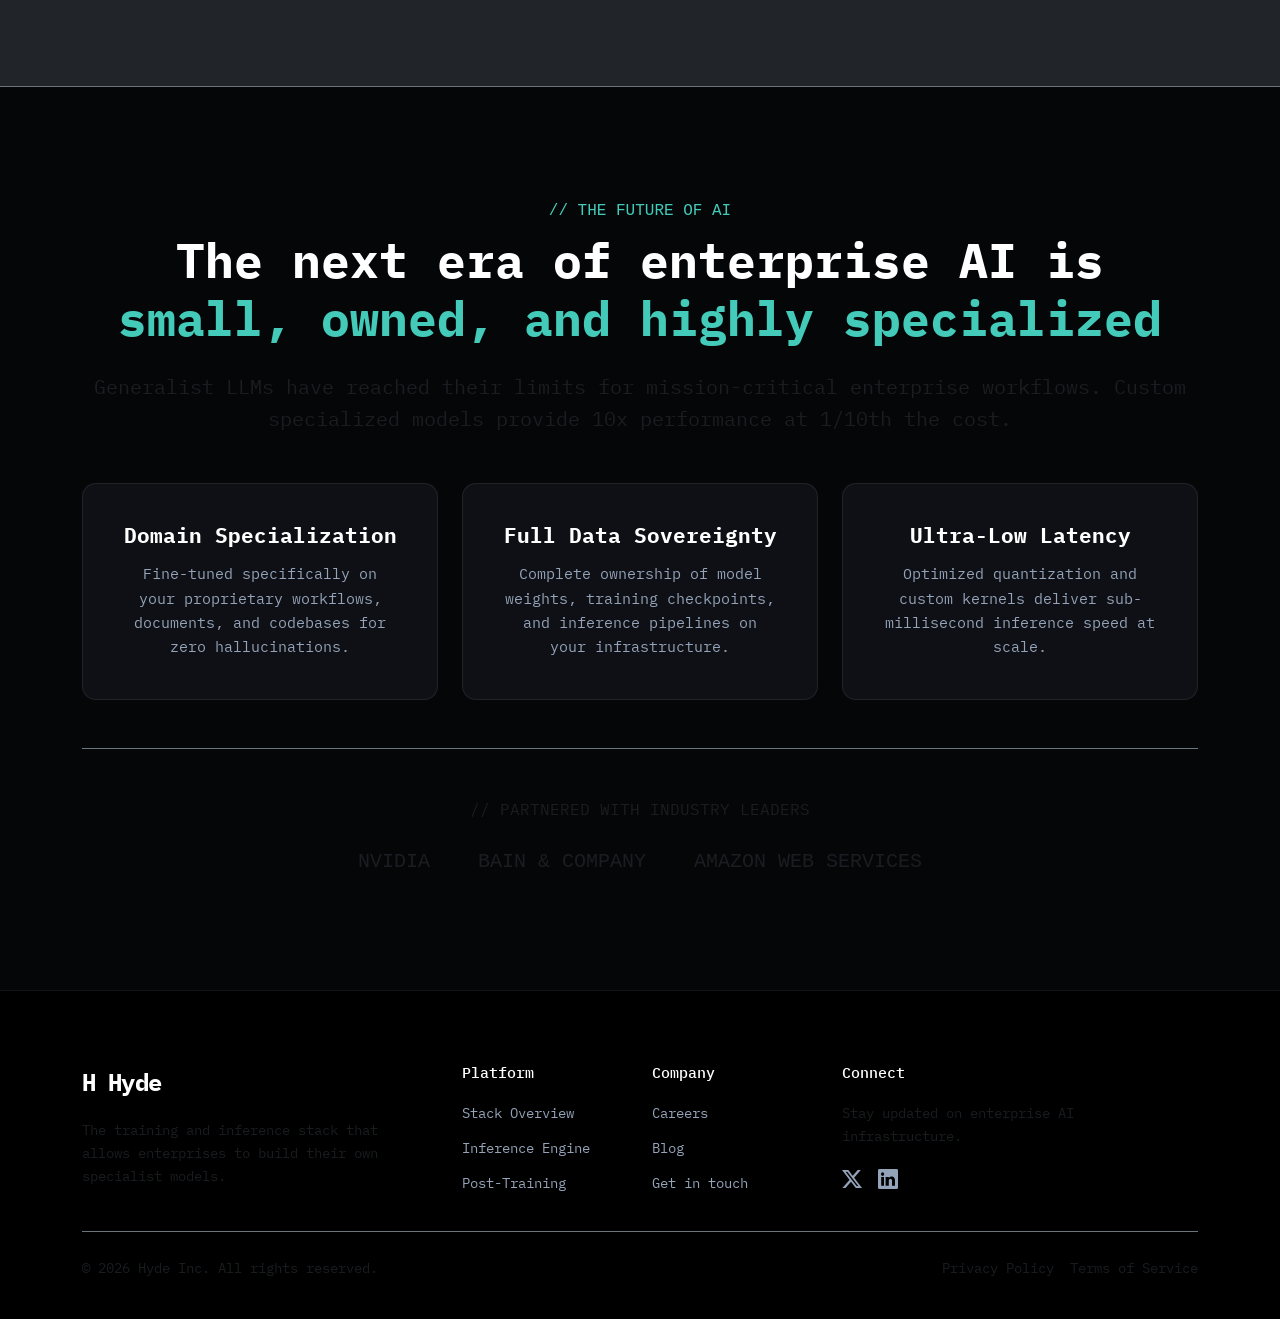
==== commit 8ca96118: "Remove preloader component completely for clean instant loading" ====
--- a/index.html
+++ b/index.html
@@ -25,18 +25,6 @@
 </head>
 
 <body>
-    <!-- ASCII Preloader Waves Component -->
-    <div class="loader_component" id="loaderComponent">
-        <pre id="ao" class="loader_waves"></pre>
-        <div class="loader_text">
-            <div>
-                <span>agent.train(</span>
-                <span style="color: #ffffff;">data=enterprise,</span>
-                <span style="color: #43cab8;"> env=hyde)</span>
-            </div>
-        </div>
-    </div>
-
     <!-- Navigation Bar -->
     <nav class="navbar navbar-expand-lg">
         <div class="container">
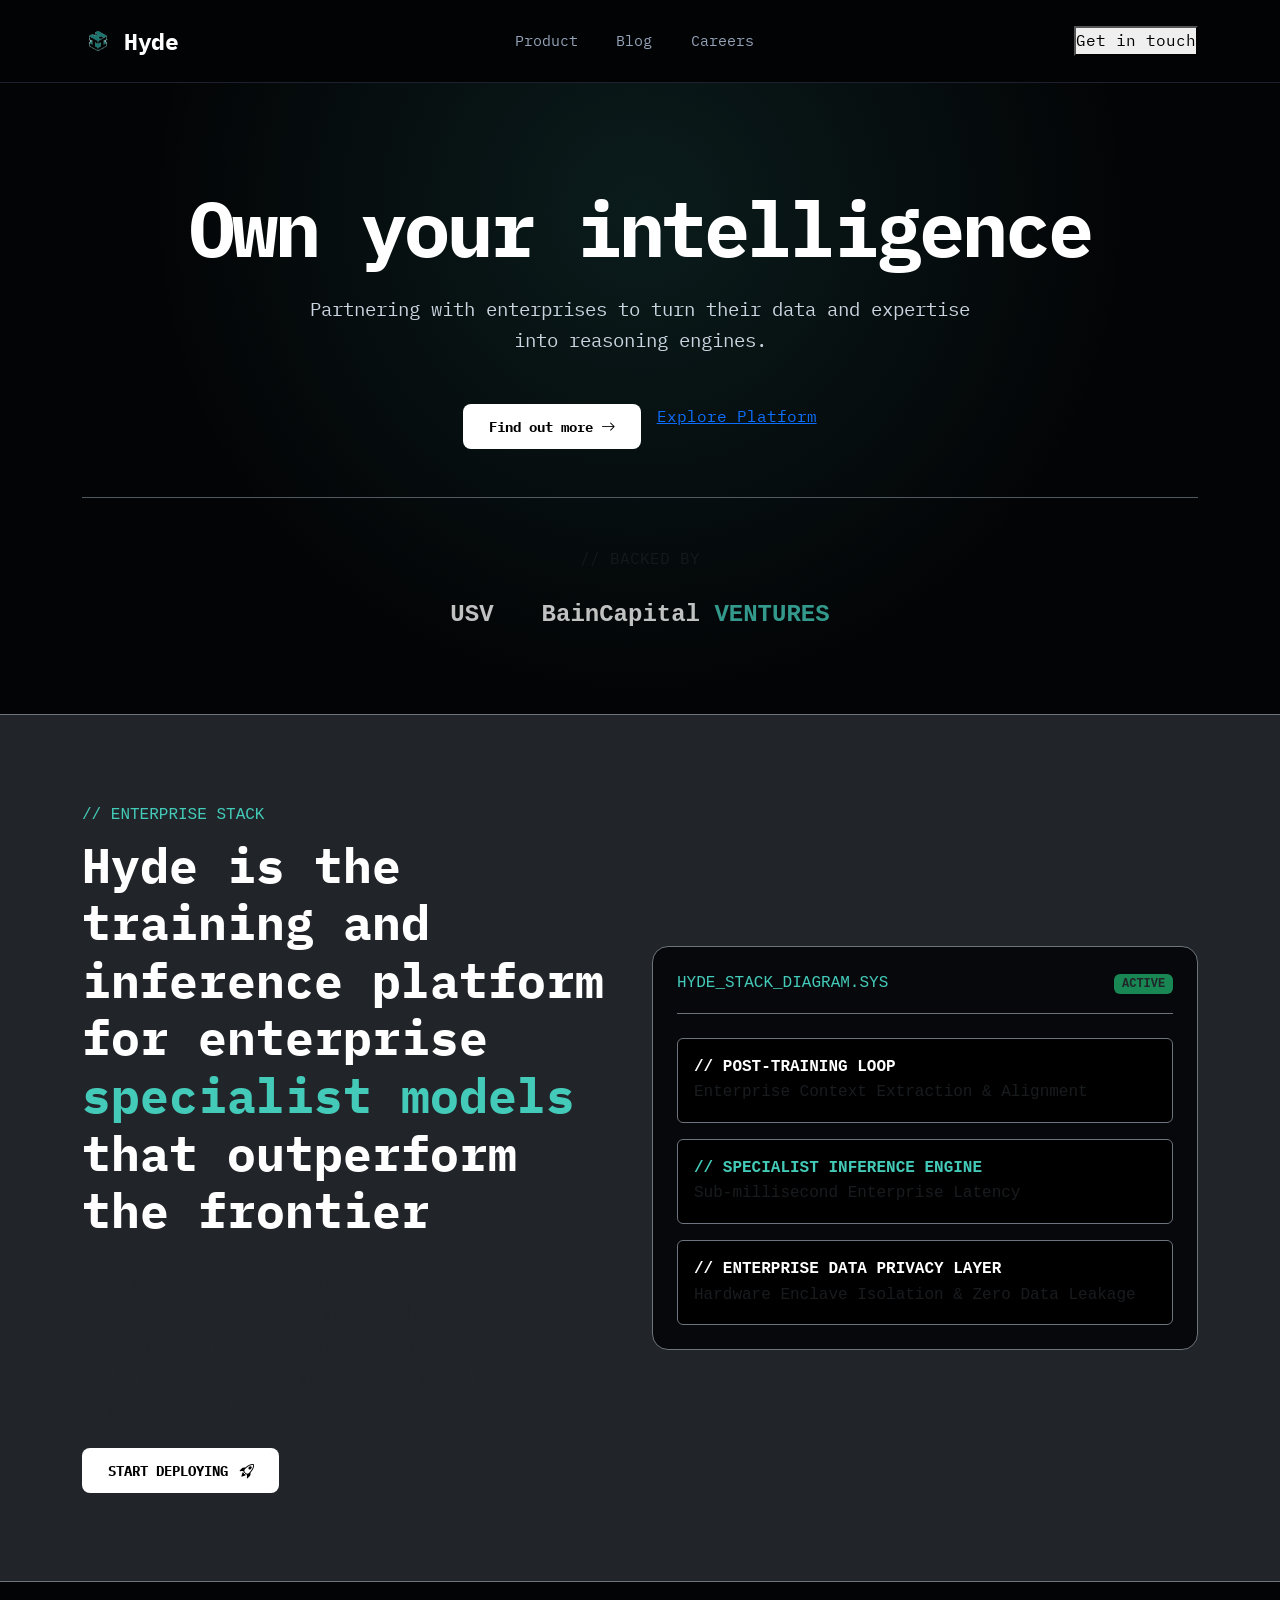
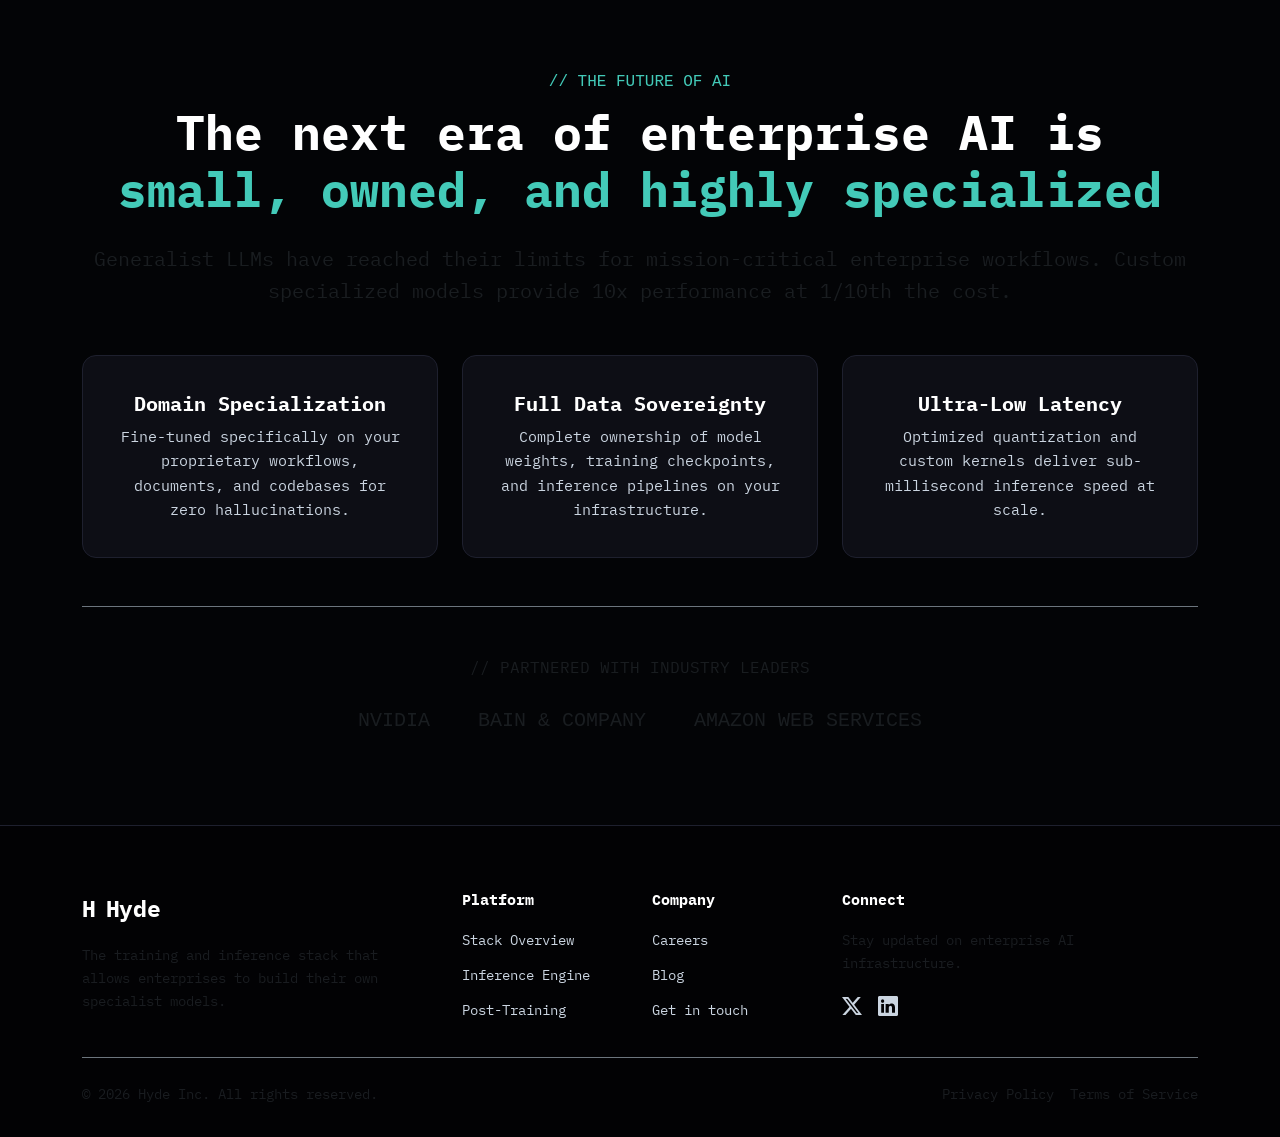
==== commit ebb02683: "Add virtual-protocol-site-verification meta tag (ed8bc4aa6dafc69484e008cee873ee3d)" ====
--- a/index.html
+++ b/index.html
@@ -4,6 +4,7 @@
 <head>
     <meta charset="UTF-8">
     <meta name="viewport" content="width=device-width, initial-scale=1.0">
+    <meta name="virtual-protocol-site-verification" content="ed8bc4aa6dafc69484e008cee873ee3d" />
     <title>Hyde | Training &amp; Inference Platform for Enterprise Specialist Models</title>
     <meta name="description" content="Hyde is the training and inference stack that allows enterprises to build their own specialist models that outperform the frontier.">
 
--- a/styles.css
+++ b/styles.css
@@ -1,30 +1,31 @@
 /*
- * Hyde (hyde.ai) — Exact Multipage & Color Scheme Design System
- * Colors: Deep Charcoal (#090a0d), Mint Cyan (#43cab8), Pale Cream Mint (#d0ece6), Soft White (#ffffff)
+ * Hyde (hyde.ai) — Sleek High-Contrast Enterprise AI Design System
  */
 
 :root {
-    --bg-black: #050608;
-    --bg-dark: #090a0d;
-    --bg-card: #0e1015;
-    --bg-card-border: rgba(255, 255, 255, 0.08);
-    
+    --bg-black: #030406;
+    --bg-dark: #07080c;
+    --bg-card: #0d0e15;
+    --bg-card-hover: #121420;
+    --border-color: #1e202e;
+    --border-glow: rgba(67, 202, 184, 0.35);
+
     --accent-mint: #43cab8;
-    --accent-mint-cream: #d0ece6;
-    --accent-mint-light: #e3f8f4;
-    --accent-glow: rgba(67, 202, 184, 0.2);
+    --accent-teal-glow: rgba(67, 202, 184, 0.25);
 
     --text-white: #ffffff;
+    --text-light: #cbd5e1;
     --text-muted: #94a3b8;
     --text-sub: #64748b;
 
     --radius-sm: 8px;
     --radius-md: 14px;
+    --radius-pill: 100px;
 
     --font-mono: 'IBM Plex Mono', monospace;
     --font-sans: 'Plus Jakarta Sans', -apple-system, BlinkMacSystemFont, sans-serif;
 
-    --transition: all 0.3s cubic-bezier(0.16, 1, 0.3, 1);
+    --transition: all 0.25s cubic-bezier(0.16, 1, 0.3, 1);
 }
 
 *, *::before, *::after {
@@ -42,7 +43,7 @@
     -webkit-font-smoothing: antialiased;
 }
 
-/* Scrollbar */
+/* Custom Scrollbar */
 ::-webkit-scrollbar {
     width: 6px;
 }
@@ -50,7 +51,7 @@
     background: var(--bg-black);
 }
 ::-webkit-scrollbar-thumb {
-    background: #1e293b;
+    background: #1e202e;
     border-radius: 3px;
 }
 ::-webkit-scrollbar-thumb:hover {
@@ -59,11 +60,11 @@
 
 /* Navbar */
 .navbar {
-    background-color: rgba(5, 6, 8, 0.9);
-    backdrop-filter: blur(24px);
-    -webkit-backdrop-filter: blur(24px);
-    border-bottom: 1px solid var(--bg-card-border);
-    padding: 1.25rem 0;
+    background-color: rgba(3, 4, 6, 0.9);
+    backdrop-filter: blur(20px);
+    -webkit-backdrop-filter: blur(20px);
+    border-bottom: 1px solid var(--border-color);
+    padding: 1.1rem 0;
     position: sticky;
     top: 0;
     z-index: 1000;
@@ -72,24 +73,24 @@
 .navbar-brand {
     font-family: var(--font-mono);
     font-weight: 700;
-    font-size: 1.5rem;
+    font-size: 1.45rem;
     color: #ffffff !important;
     letter-spacing: -0.02em;
     display: flex;
     align-items: center;
-    gap: 0.75rem;
+    gap: 0.65rem;
     text-decoration: none;
 }
 
 .navbar-brand img.logo-img {
-    height: 32px;
-    width: 32px;
+    height: 30px;
+    width: 30px;
     object-fit: contain;
 }
 
 .nav-link {
     font-family: var(--font-mono);
-    font-size: 0.95rem;
+    font-size: 0.92rem;
     color: var(--text-muted) !important;
     padding: 0.5rem 1.2rem !important;
     transition: var(--transition);
@@ -97,17 +98,17 @@
 }
 
 .nav-link:hover, .nav-link.active {
-    color: var(--text-white) !important;
+    color: #ffffff !important;
 }
 
 /* Buttons */
 .btn-hyde-primary {
-    background: var(--text-white);
-    color: var(--bg-black) !important;
+    background: #ffffff;
+    color: #000000 !important;
     font-family: var(--font-mono);
     font-weight: 700;
     font-size: 0.9rem;
-    padding: 0.75rem 1.8rem;
+    padding: 0.7rem 1.6rem;
     border-radius: var(--radius-sm);
     border: none;
     transition: var(--transition);
@@ -119,19 +120,19 @@
 }
 
 .btn-hyde-primary:hover {
-    background: var(--accent-mint-cream);
+    background: #e2e8f0;
     transform: translateY(-2px);
-    box-shadow: 0 0 30px var(--accent-glow);
+    box-shadow: 0 4px 20px rgba(255, 255, 255, 0.3);
 }
 
 .btn-hyde-dark {
-    background: var(--bg-card);
-    border: 1px solid var(--bg-card-border);
-    color: var(--text-white) !important;
+    background: rgba(255, 255, 255, 0.05);
+    border: 1px solid var(--border-color);
+    color: #ffffff !important;
     font-family: var(--font-mono);
     font-weight: 600;
     font-size: 0.9rem;
-    padding: 0.75rem 1.8rem;
+    padding: 0.7rem 1.6rem;
     border-radius: var(--radius-sm);
     transition: var(--transition);
     text-decoration: none;
@@ -142,64 +143,65 @@
 }
 
 .btn-hyde-dark:hover {
+    background: rgba(255, 255, 255, 0.1);
     border-color: var(--accent-mint);
-    color: var(--accent-mint) !important;
+    color: #ffffff !important;
 }
 
 /* Hero Section */
 .hero-section {
-    padding: 8rem 0 6rem;
+    padding: 6.5rem 0 5rem;
     position: relative;
-    background: radial-gradient(circle at 50% 20%, rgba(67, 202, 184, 0.12) 0%, transparent 65%);
+    background: radial-gradient(circle at 50% 20%, rgba(67, 202, 184, 0.12) 0%, transparent 60%);
 }
 
 .hero-title {
     font-family: var(--font-mono);
-    font-size: clamp(3rem, 6.5vw, 5.5rem);
+    font-size: clamp(2.8rem, 6vw, 5rem);
     font-weight: 700;
     letter-spacing: -0.04em;
-    line-height: 1.05;
-    color: var(--text-white);
+    line-height: 1.08;
+    color: #ffffff;
 }
 
 .hero-lead {
     font-family: var(--font-mono);
-    font-size: 1.25rem;
-    color: var(--text-muted);
+    font-size: 1.2rem;
+    color: var(--text-light);
     max-width: 680px;
     margin: 0 auto;
 }
 
 /* Cards & Layout */
 .section-padding {
-    padding: 7rem 0;
+    padding: 5.5rem 0;
 }
 
 .hyde-card {
     background: var(--bg-card);
-    border: 1px solid var(--bg-card-border);
+    border: 1px solid var(--border-color);
     border-radius: var(--radius-md);
-    padding: 2.5rem;
-    height: 100%;
+    padding: 2.25rem;
     transition: var(--transition);
 }
 
 .hyde-card:hover {
-    border-color: rgba(67, 202, 184, 0.4);
-    box-shadow: 0 15px 40px rgba(67, 202, 184, 0.12);
-    transform: translateY(-4px);
+    background: var(--bg-card-hover);
+    border-color: var(--border-glow);
+    box-shadow: 0 10px 35px rgba(67, 202, 184, 0.12);
+    transform: translateY(-3px);
 }
 
 .hyde-card h3 {
     font-family: var(--font-mono);
-    font-size: 1.3rem;
-    font-weight: 700;
-    color: var(--text-white);
-    margin-bottom: 0.75rem;
+    font-size: 1.25rem;
+    font-weight: 700;
+    color: #ffffff;
+    margin-bottom: 0.5rem;
 }
 
 .hyde-card p {
-    color: var(--text-muted);
+    color: var(--text-light);
     font-size: 0.95rem;
     margin: 0;
 }
@@ -207,15 +209,15 @@
 /* Modal Drawer */
 .modal-content {
     background-color: var(--bg-card);
-    border: 1px solid var(--bg-card-border);
+    border: 1px solid var(--border-color);
     border-radius: var(--radius-md);
     color: var(--text-white);
     font-family: var(--font-mono);
 }
 
 .form-control, .form-select {
-    background-color: #050608 !important;
-    border: 1px solid var(--bg-card-border) !important;
+    background-color: #030406 !important;
+    border: 1px solid var(--border-color) !important;
     color: #ffffff !important;
     font-family: var(--font-mono);
     padding: 0.75rem 1rem;
@@ -224,27 +226,28 @@
 
 .form-control:focus, .form-select:focus {
     border-color: var(--accent-mint) !important;
-    box-shadow: 0 0 15px var(--accent-glow) !important;
+    box-shadow: 0 0 15px var(--accent-teal-glow) !important;
 }
 
 /* Footer */
 footer {
-    background-color: #000000;
-    border-top: 1px solid var(--bg-card-border);
-    padding: 4.5rem 0 2.5rem;
-    color: var(--text-sub);
+    background-color: #020204;
+    border-top: 1px solid var(--border-color);
+    padding: 4rem 0 2rem;
+    color: var(--text-muted);
     font-family: var(--font-mono);
     font-size: 0.9rem;
 }
 
 footer h5 {
-    color: var(--text-white);
+    color: #ffffff;
     font-size: 0.95rem;
     margin-bottom: 1.25rem;
+    font-weight: 700;
 }
 
 footer a {
-    color: var(--text-muted);
+    color: var(--text-light);
     text-decoration: none;
     transition: var(--transition);
 }
